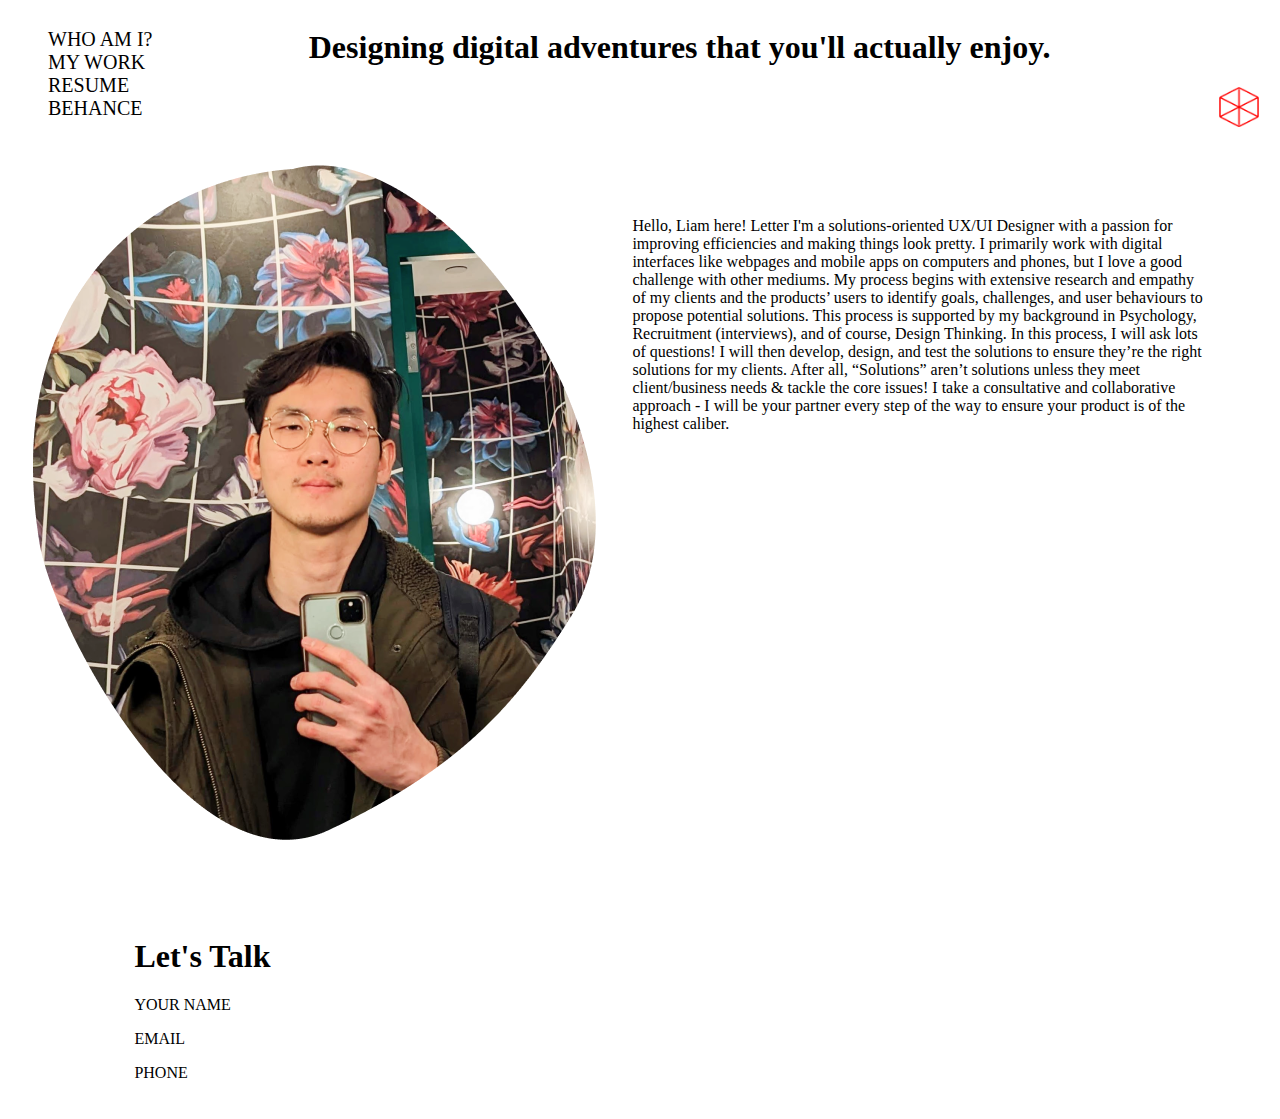
==== index.html @ 762e7b7a "HW18" ====
<!DOCTYPE html>
<html>
    <head>
        <title>Liam's Portfolio</title>
        <link href="css/style.css" type="text/css" rel="stylesheet">        
    </head>
    <body>
        <header class="navigation">
           <nav class="topNav"> 
                <ul> 
                    <li class="inline-block"> WHO AM I? </li>
                    <li class="inline-block"> MY WORK </li>
                    <li class="inline-block"> RESUME </li>
                    <li class="inline-block"> BEHANCE </li>
                </ul>
           </nav>    
       
           <h1> Designing digital adventures that you'll actually enjoy.</h1>

           <div class="inline-block logo"> 
            <img src="images/Website Logo.png">
           </div>  

        </header>
        <section class="heroImg"> 
            <div class="content">
                <img src="images/Liam Photo.png">
                <p> Hello, Liam here!
Letter
                    I'm a solutions-oriented UX/UI Designer with a passion for improving efficiencies and making things look pretty. I primarily work with digital interfaces like webpages and mobile apps on computers and phones, but I love a good challenge with other mediums.
                    My process begins with extensive research and empathy of my clients and the products’ users to identify goals, challenges, and user behaviours to propose potential solutions. This process is supported by my background in Psychology, Recruitment (interviews), and of course, Design Thinking. In this process, I will ask lots of questions! 
                    I will then develop, design, and test the solutions to ensure they’re the right solutions for my clients. After all,  “Solutions” aren’t solutions unless they meet client/business needs & tackle the core issues!
                    I take a consultative and collaborative approach - I will be your partner every step of the way to ensure your product is of the highest caliber.
                </p>
            </div>
        </section>
        <footer>
            <h1> Let's Talk </h1>
            <p class="NAME"> YOUR NAME</p>
            <p class="EMAIL"> EMAIL</p>
            <p class="PHONE"> PHONE </p>
        </footer>
    </body>
</html>
<!--This is a comment. Comments are not displayed in the browser-->
---- css/style.css ----
header {
    display: flex;
    justify-content: space-between;
}

.logo {
    display: flex;
    width: auto;
    padding: 1%;
    align-content: end;
    justify-content: end;
    flex-wrap: wrap;
}
.logo img {
    width: 40px;
    height: 40px;
}
.nav{
    width: 73%;
    padding:1%;
}
ul{
    width: 10%;
    margin-left: auto;
    list-style: none;
    width: fit-content;
    font-size: 20px;
}
.heroImg{
    height: 600px;
    padding: 25px;
}
#foo img [src="/Images/Liam Photo.png"] {
    width: 300px;
}
.content{
    display: flex;
    justify-content: flex-end;
}
p {
    padding: 3%;
}
.NAME {
    padding:0%
    
}
.EMAIL {
    padding: 0%;
}
.PHONE {
    padding: 0%;
}
footer{
    padding-top: 10%;
    padding-right: 10%;
    padding-bottom: 1%;
    padding-left: 10%;
}
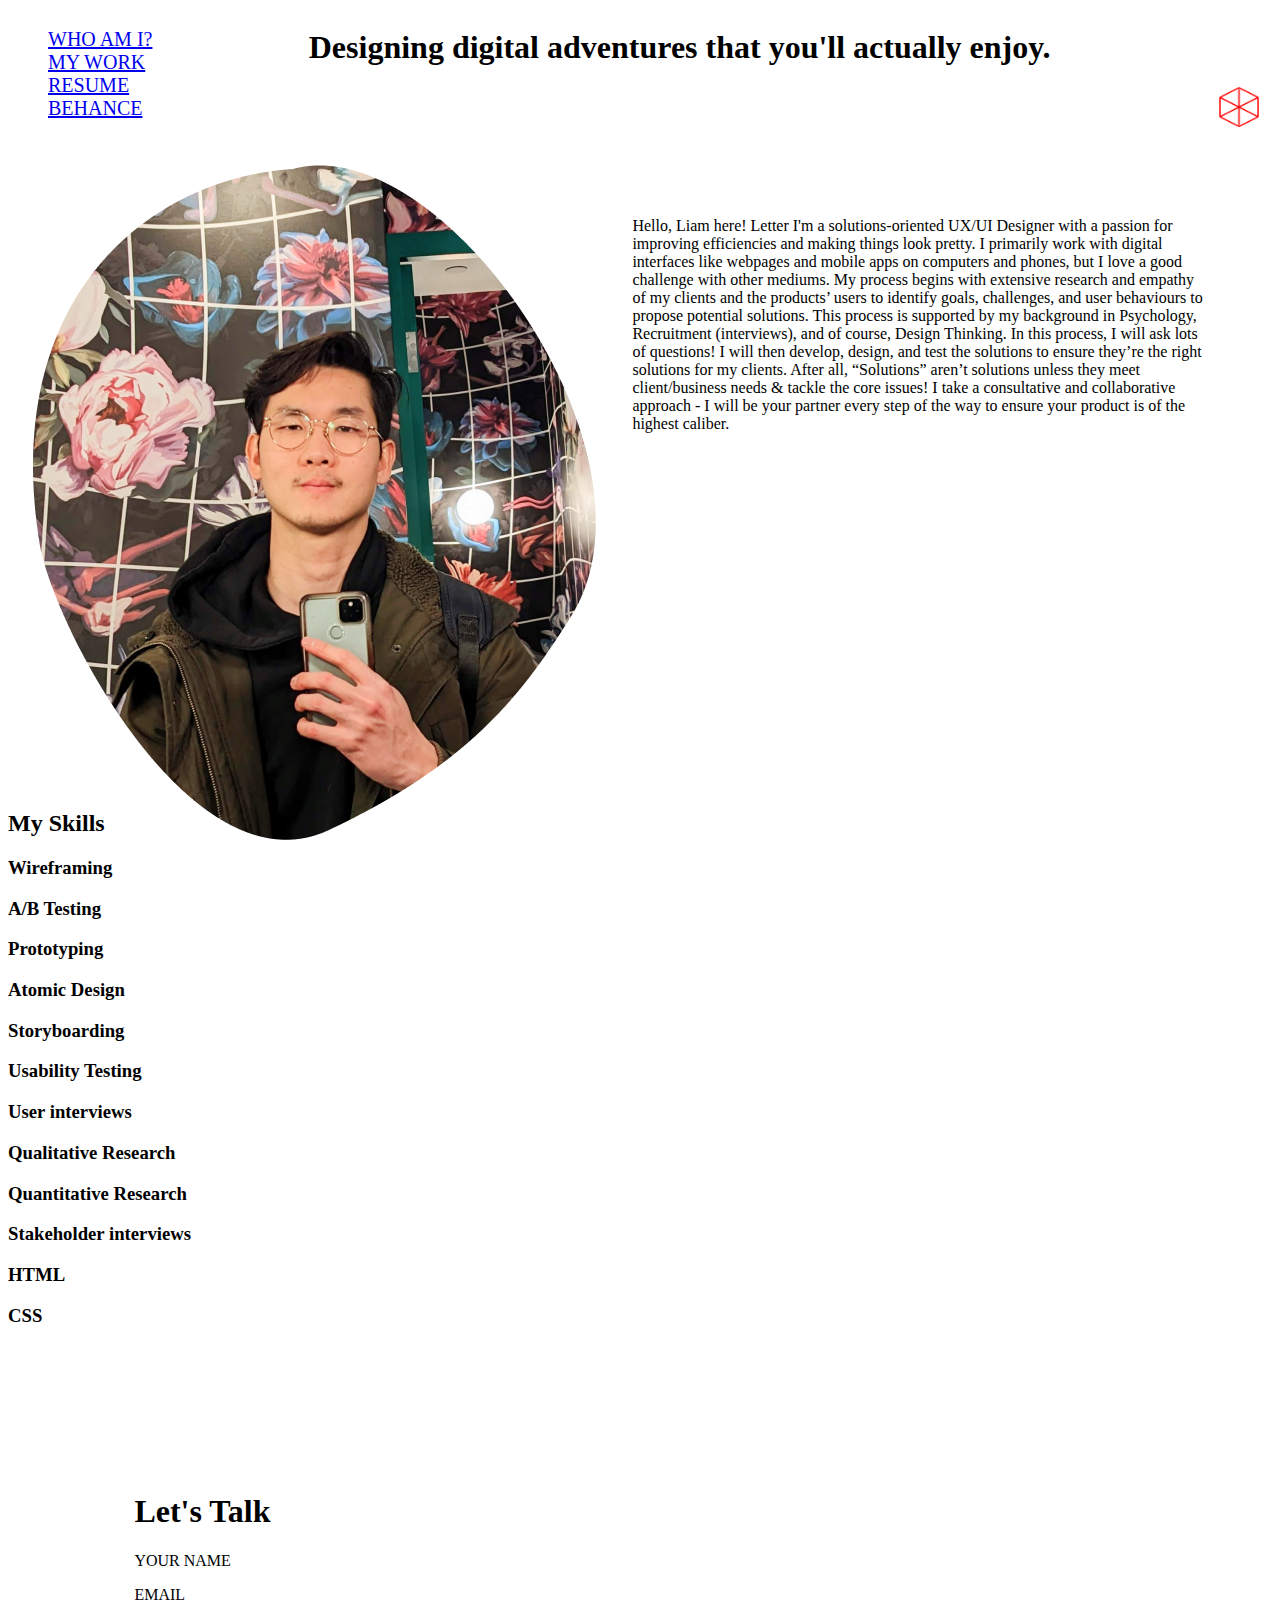
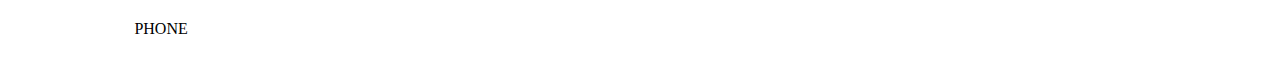
==== commit 900e4ad4: "Created My Work" ====
--- a/index.html
+++ b/index.html
@@ -6,14 +6,14 @@
     </head>
     <body>
         <header class="navigation">
-           <nav class="topNav"> 
+            <nav class="topNav"> 
                 <ul> 
-                    <li class="inline-block"> WHO AM I? </li>
-                    <li class="inline-block"> MY WORK </li>
-                    <li class="inline-block"> RESUME </li>
-                    <li class="inline-block"> BEHANCE </li>
+                    <li class="inline-block"> <a href="#">WHO AM I?</a> </li>
+                    <li class="inline-block"> <a href="/UX_UI_HW_18/index_MyWork.html">MY WORK</a> </li>
+                    <li class="inline-block"> <a href="#">RESUME</a> </li>
+                    <li class="inline-block"> <a href="#">BEHANCE</a> </li>
                 </ul>
-           </nav>    
+            </nav>  
        
            <h1> Designing digital adventures that you'll actually enjoy.</h1>
 
@@ -34,6 +34,28 @@
                 </p>
             </div>
         </section>
+        <section class="MySkills">
+            <H2>My Skills</H2>
+            <div class="flexContainer">
+                <div>
+                    <h3> Wireframing </h3>
+                    <h3> A/B Testing</h3>
+                    <h3> Prototyping</h3>
+                    <h3> Atomic Design</h3>
+                    <h3> Storyboarding</h3>
+                    <h3> Usability Testing</h3>
+                </div>  
+                <div>
+                    <h3> User interviews</h3>
+                    <h3> Qualitative Research</h3>
+                    <h3> Quantitative Research</h3>
+                    <h3> Stakeholder interviews</h3>
+                    <h3> HTML </h3>
+                    <h3> CSS</h3>
+                </div>
+              
+            </div>
+        </section>
         <footer>
             <h1> Let's Talk </h1>
             <p class="NAME"> YOUR NAME</p>
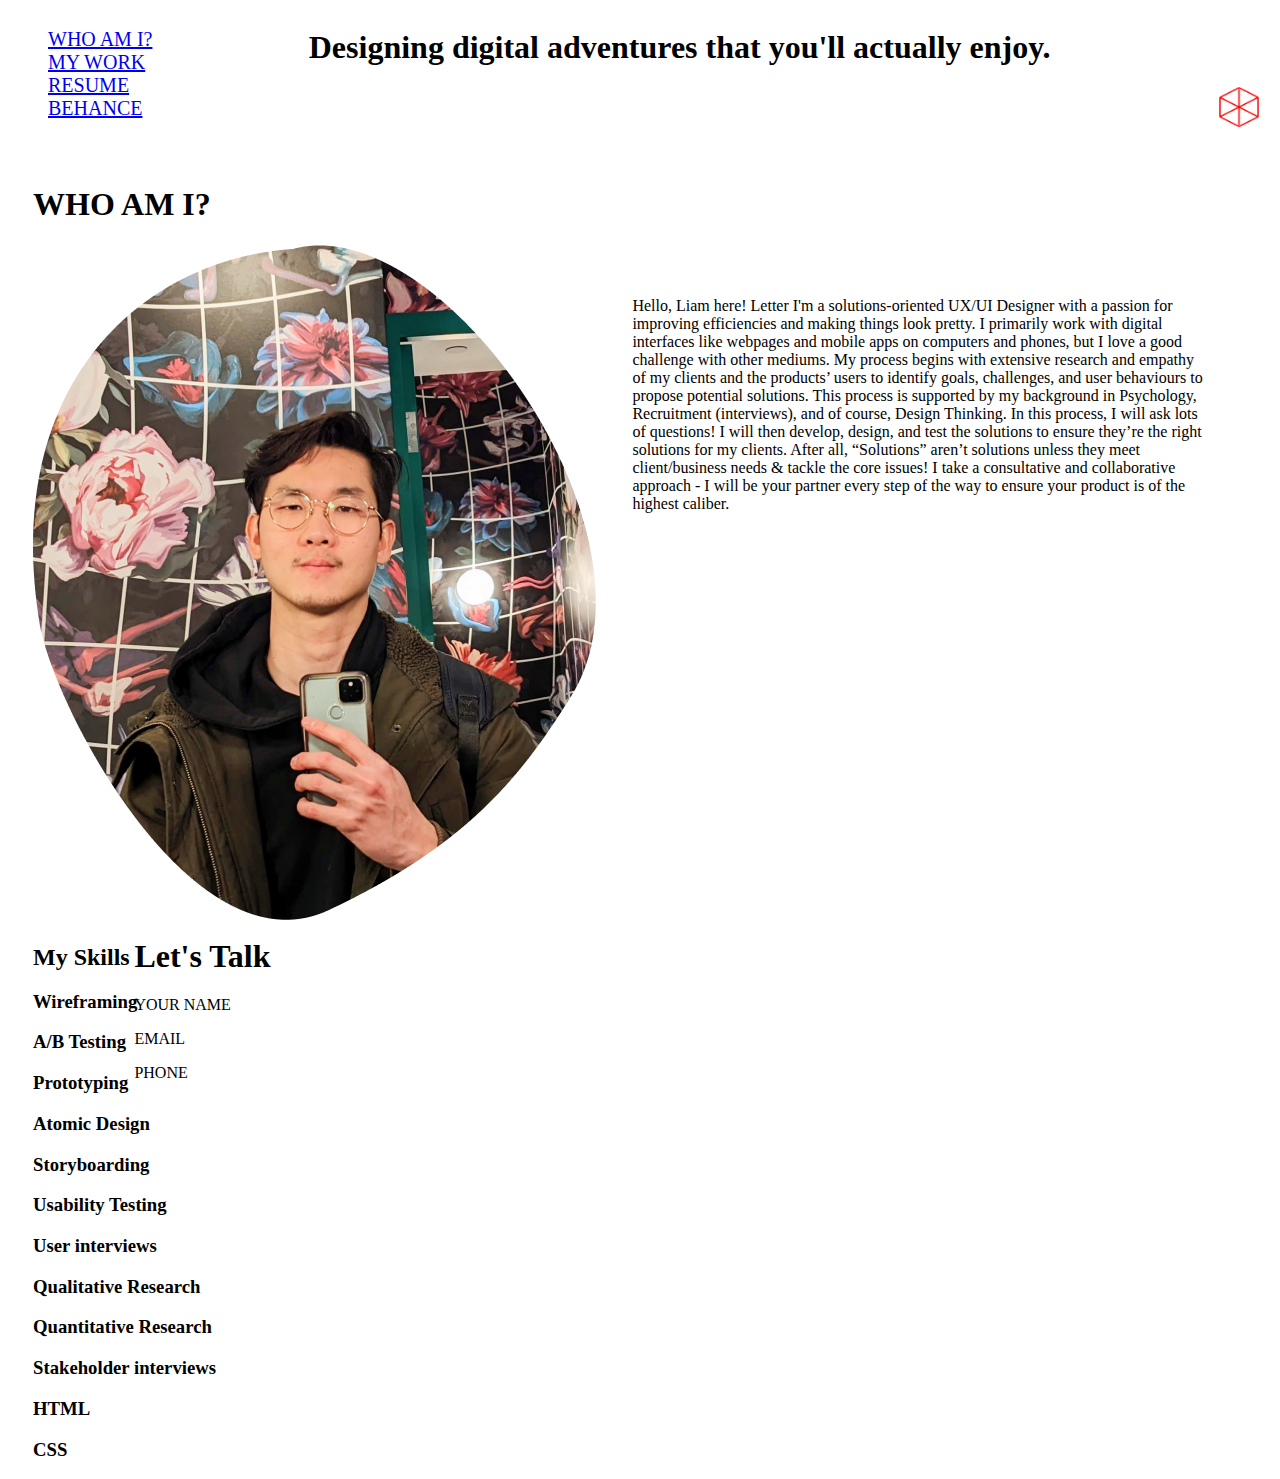
==== commit fbf96565: "HW18- Final" ====
--- a/index.html
+++ b/index.html
@@ -18,14 +18,38 @@
            <h1> Designing digital adventures that you'll actually enjoy.</h1>
 
            <div class="inline-block logo"> 
-            <img src="images/Website Logo.png">
-           </div>  
-
+            <img src="images/Website Logo.png" alt="Website Logo">
+        </div>  
         </header>
         <section class="heroImg"> 
+            <h1> WHO AM I?</h1>
             <div class="content">
-                <img src="images/Liam Photo.png">
-                <p> Hello, Liam here!
+                <div class="LeftHero">
+                    <img src="images/Liam Photo.png">
+                    <div class="MySkills">
+                        <H2>My Skills</H2>
+                         <!--  My UX Skills section coded using CSS flex -->
+                        <div class="flexContainer">
+                            <div class="SkillsList">
+                                <h3> Wireframing </h3>
+                                <h3> A/B Testing</h3>
+                                <h3> Prototyping</h3>
+                                <h3> Atomic Design</h3>
+                                <h3> Storyboarding</h3>
+                                <h3> Usability Testing</h3>
+                            </div>  
+                            <div class="SkillsList">
+                                <h3> User interviews</h3>
+                                <h3> Qualitative Research</h3>
+                                <h3> Quantitative Research</h3>
+                                <h3> Stakeholder interviews</h3>
+                                <h3> HTML </h3>
+                                <h3> CSS</h3>
+                            </div>
+                        </div>
+                    </div>
+                </div>
+                <p class="Intro"> Hello, Liam here!
 Letter
                     I'm a solutions-oriented UX/UI Designer with a passion for improving efficiencies and making things look pretty. I primarily work with digital interfaces like webpages and mobile apps on computers and phones, but I love a good challenge with other mediums.
                     My process begins with extensive research and empathy of my clients and the products’ users to identify goals, challenges, and user behaviours to propose potential solutions. This process is supported by my background in Psychology, Recruitment (interviews), and of course, Design Thinking. In this process, I will ask lots of questions! 
@@ -34,28 +58,7 @@
                 </p>
             </div>
         </section>
-        <section class="MySkills">
-            <H2>My Skills</H2>
-            <div class="flexContainer">
-                <div>
-                    <h3> Wireframing </h3>
-                    <h3> A/B Testing</h3>
-                    <h3> Prototyping</h3>
-                    <h3> Atomic Design</h3>
-                    <h3> Storyboarding</h3>
-                    <h3> Usability Testing</h3>
-                </div>  
-                <div>
-                    <h3> User interviews</h3>
-                    <h3> Qualitative Research</h3>
-                    <h3> Quantitative Research</h3>
-                    <h3> Stakeholder interviews</h3>
-                    <h3> HTML </h3>
-                    <h3> CSS</h3>
-                </div>
-              
-            </div>
-        </section>
+       
         <footer>
             <h1> Let's Talk </h1>
             <p class="NAME"> YOUR NAME</p>
